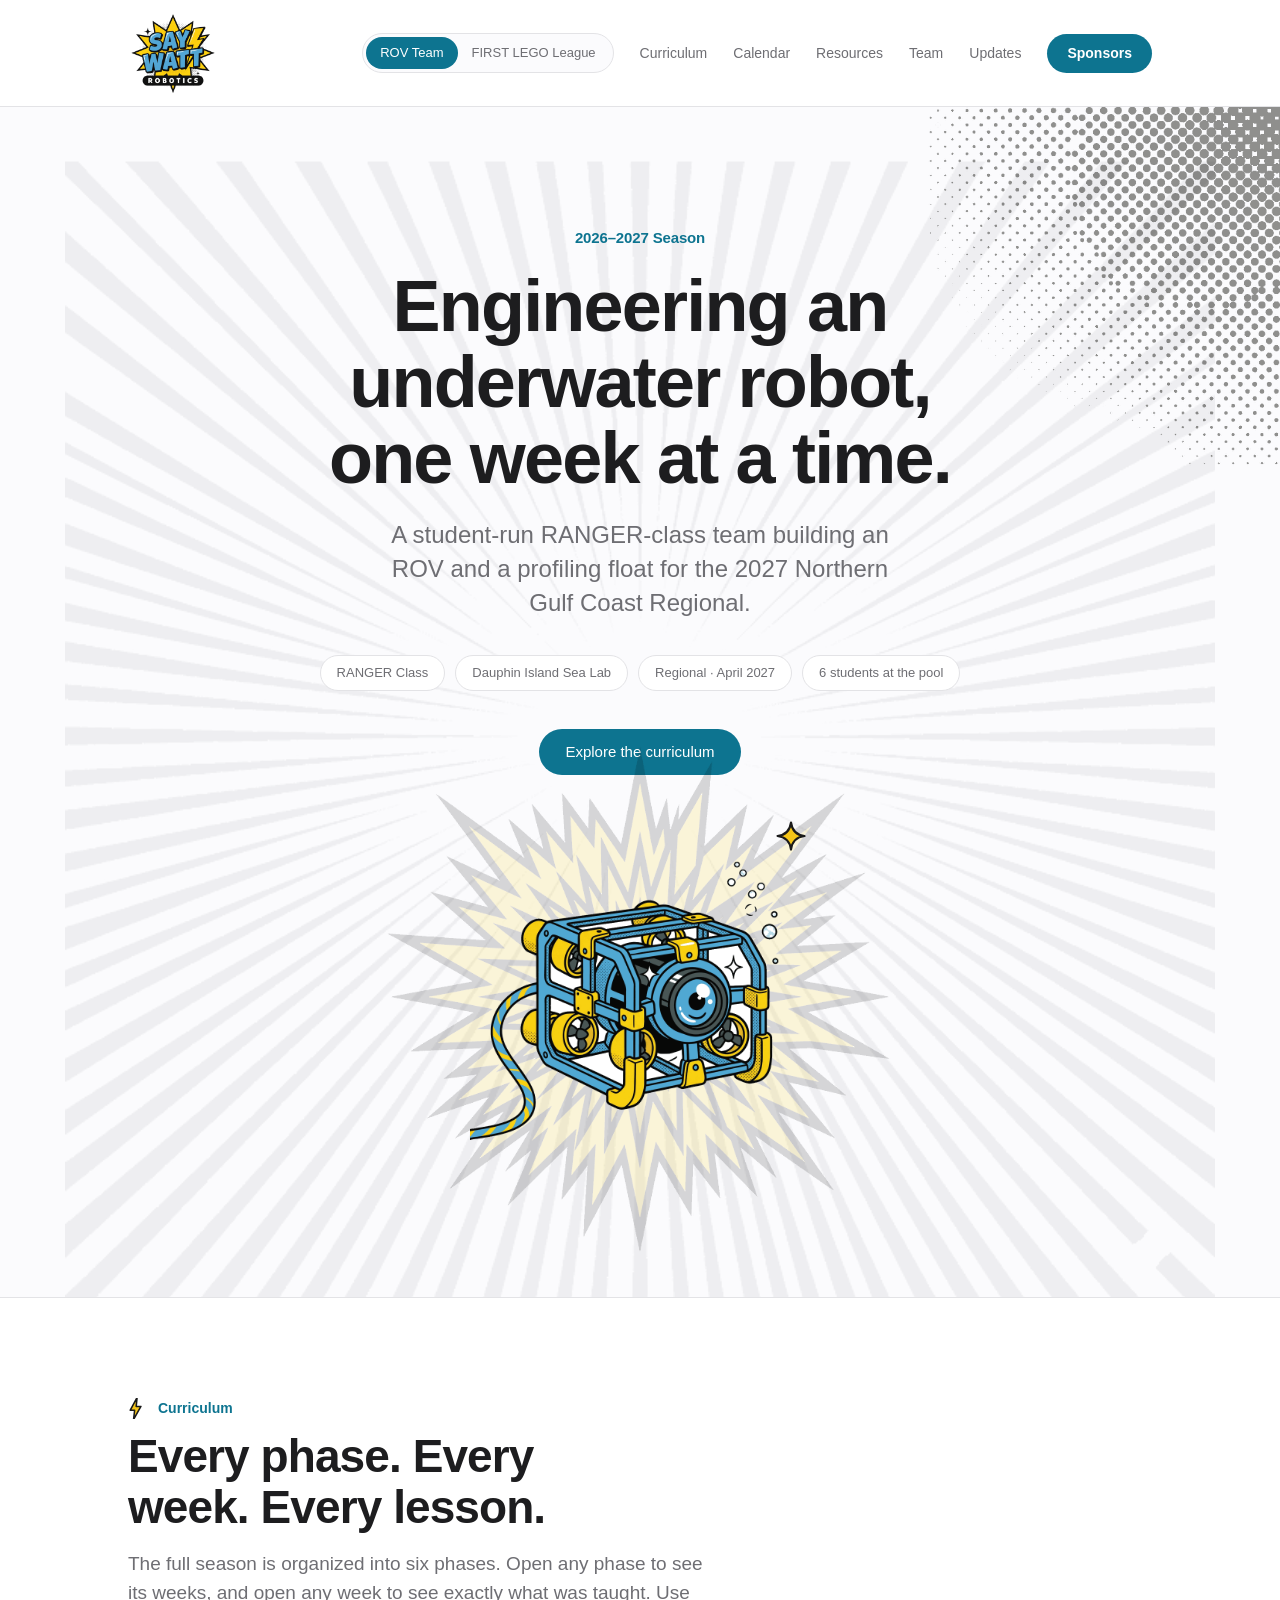
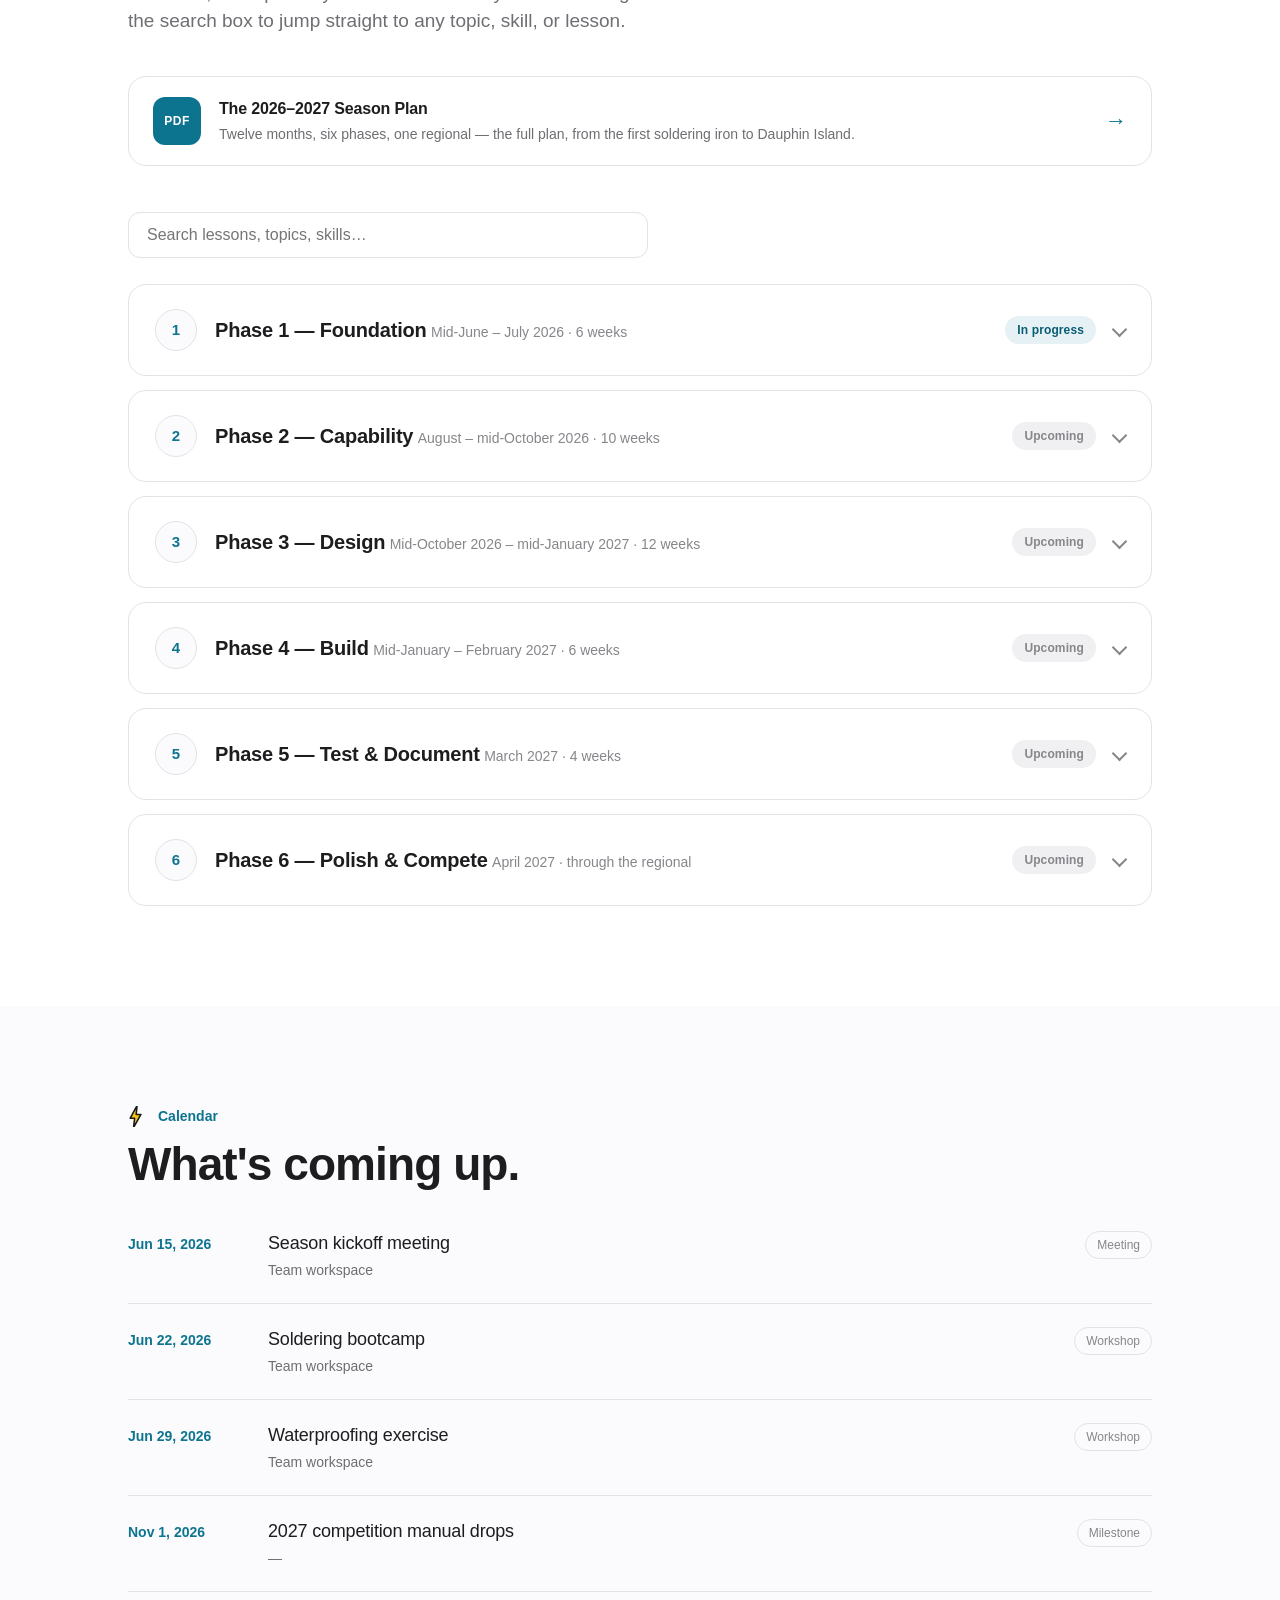
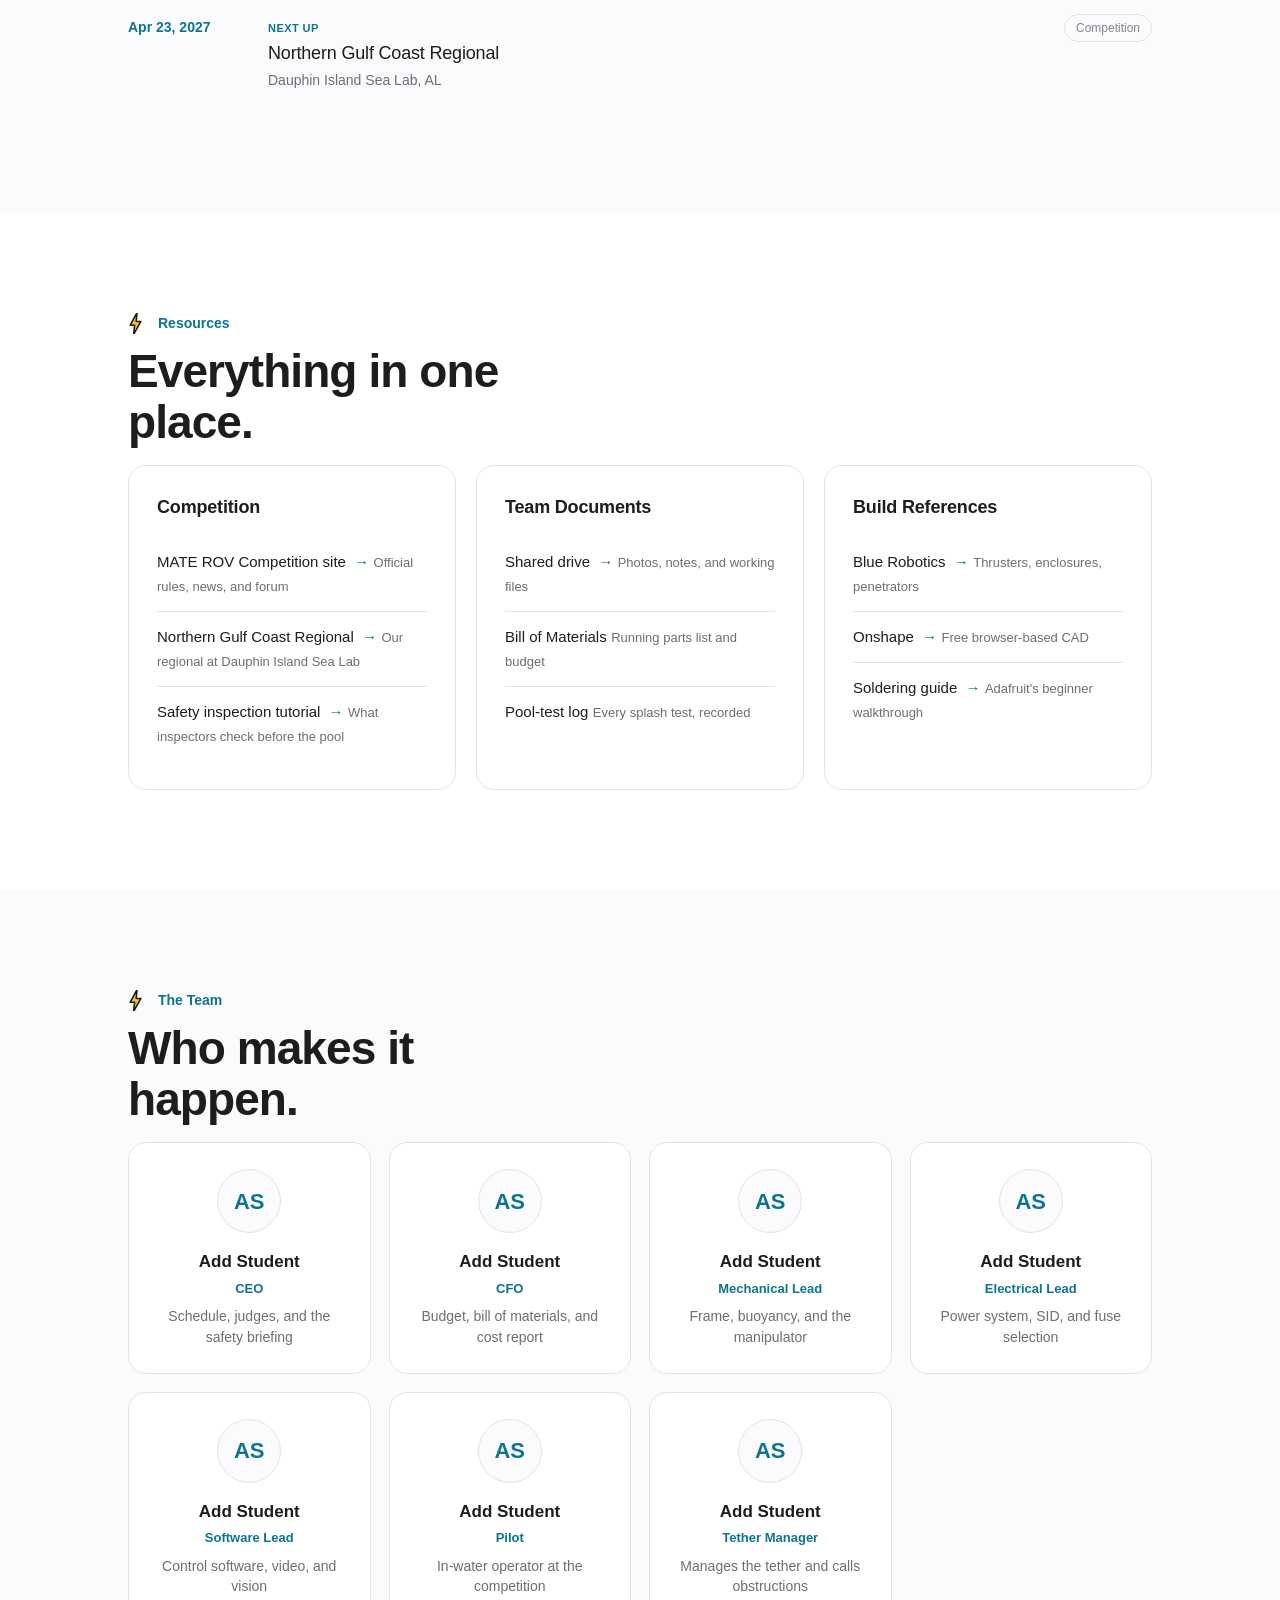
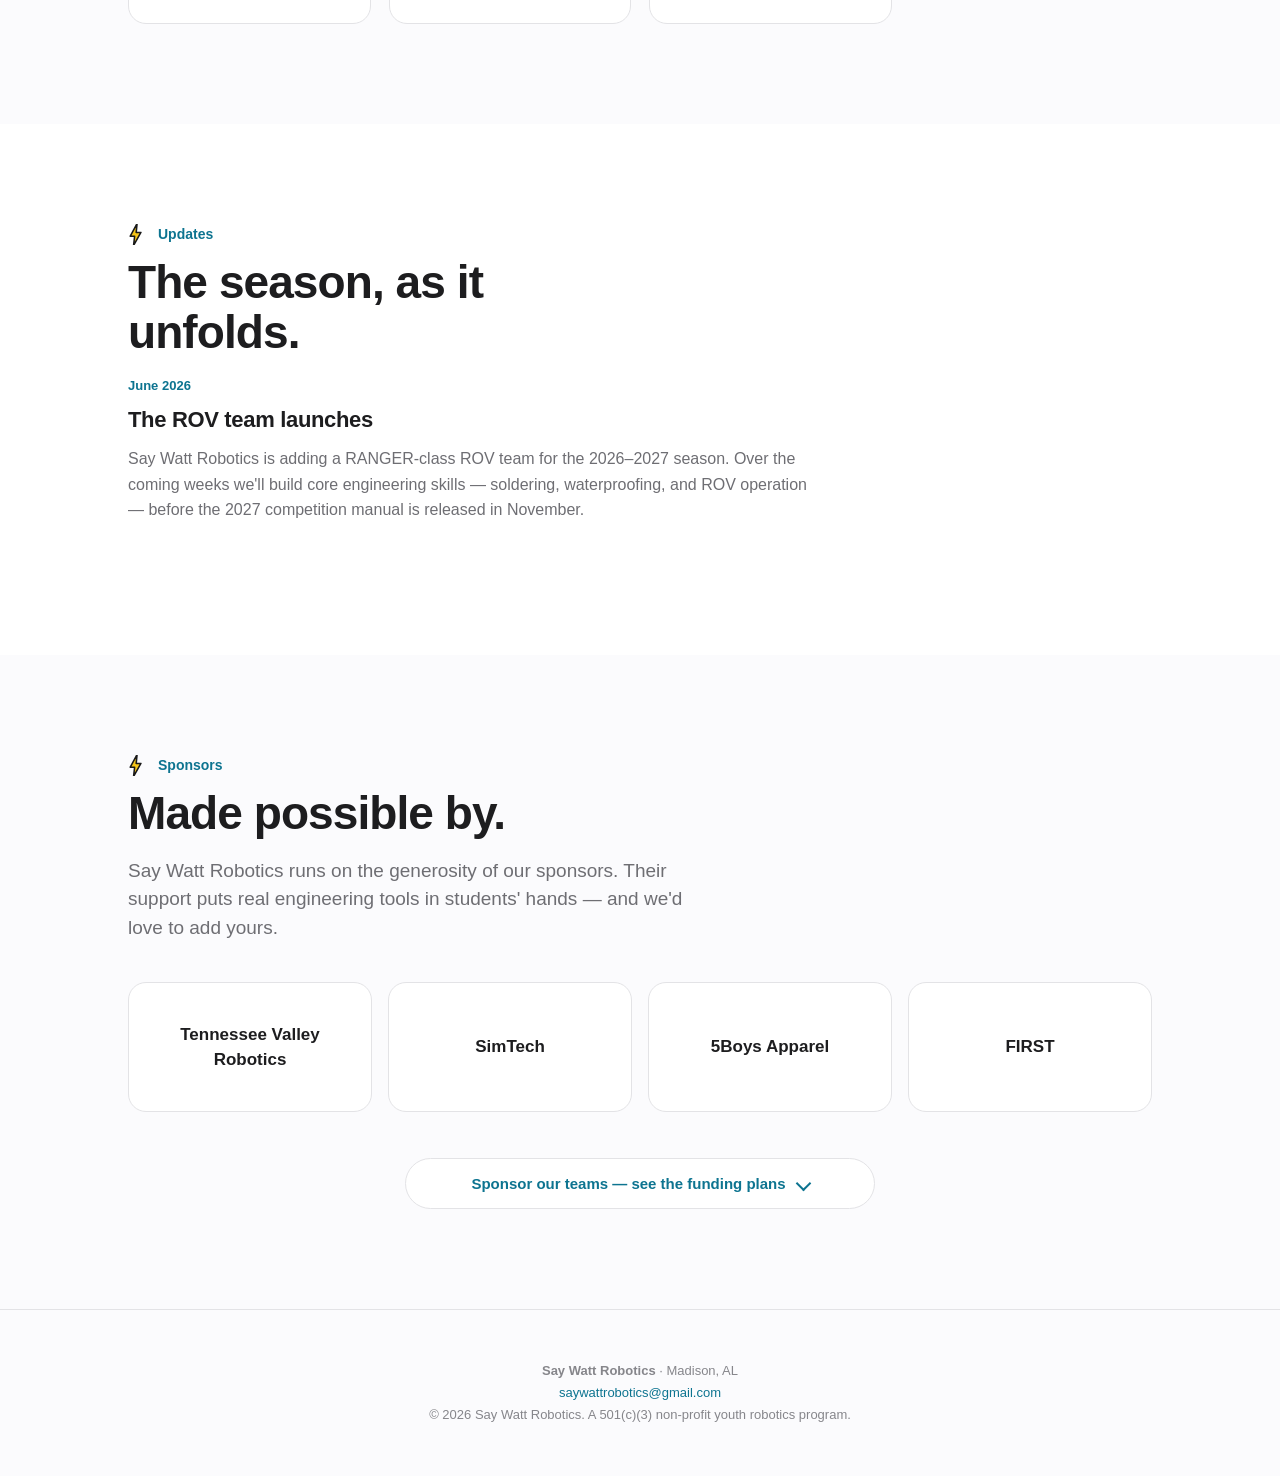
==== index.html @ c24de04b "Initial commit" ====
<!DOCTYPE html>
<html lang="en">
<head>
  <meta charset="UTF-8" />
  <meta name="viewport" content="width=device-width, initial-scale=1.0" />
  <title>Say Watt Robotics</title>
  <meta name="description" content="Say Watt Robotics — Madison, AL. ROV competition team: curriculum, schedule, resources, and season progress." />
  <link rel="icon" type="image/png" href="assets/logo-emblem.png" />
  <link rel="stylesheet" href="style.css" />
</head>
<body data-team="rov">

  <!-- ===== Navigation ===== -->
  <header class="nav" id="nav">
    <div class="nav-inner">
      <a class="nav-logo" href="index.html" data-logo>Say Watt Robotics</a>
      <button class="nav-toggle" id="navToggle" aria-label="Menu">
        <span></span><span></span>
      </button>
      <nav class="nav-links" id="navLinks">
        <div class="team-tabs">
          <a href="index.html" data-team-tab="rov">ROV Team</a>
          <a href="fll.html" data-team-tab="fll">FIRST LEGO League</a>
        </div>
        <a href="#curriculum">Curriculum</a>
        <a href="#calendar">Calendar</a>
        <a href="#resources">Resources</a>
        <a href="#team">Team</a>
        <a href="#updates">Updates</a>
        <a href="#sponsors" class="nav-donate" data-donate>Sponsors</a>
      </nav>
    </div>
  </header>

  <main id="top">

    <!-- ===== Hero ===== -->
    <section class="hero" id="hero"></section>

    <!-- ===== Curriculum (phase / week / lesson explorer) ===== -->
    <section class="section" id="curriculum">
      <div class="wrap">
        <p class="eyebrow">Curriculum</p>
        <h2 class="section-title" id="curriculumTitle">Every phase. Every week. Every lesson.</h2>
        <p class="section-lede" id="curriculumLede"></p>
        <div id="roadmap"></div>
        <div class="search">
          <input type="search" id="curriculumSearch" placeholder="Search lessons, topics, skills…" autocomplete="off" />
          <button class="search-clear" id="searchClear" aria-label="Clear search" hidden>Clear</button>
        </div>
        <div id="phaseList" class="phase-list"></div>
        <p class="no-results" id="noResults" hidden>No lessons match that search.</p>
      </div>
    </section>

    <!-- ===== Calendar ===== -->
    <section class="section section-alt" id="calendar">
      <div class="wrap">
        <p class="eyebrow">Calendar</p>
        <h2 class="section-title">What's coming up.</h2>
        <div id="calendarList" class="calendar-list"></div>
      </div>
    </section>

    <!-- ===== Resources ===== -->
    <section class="section" id="resources">
      <div class="wrap">
        <p class="eyebrow">Resources</p>
        <h2 class="section-title">Everything in one place.</h2>
        <div id="resourceList" class="resource-grid"></div>
      </div>
    </section>

    <!-- ===== Team ===== -->
    <section class="section section-alt" id="team">
      <div class="wrap">
        <p class="eyebrow">The Team</p>
        <h2 class="section-title">Who makes it happen.</h2>
        <div id="rosterList" class="roster-grid"></div>
      </div>
    </section>

    <!-- ===== Updates ===== -->
    <section class="section" id="updates">
      <div class="wrap">
        <p class="eyebrow">Updates</p>
        <h2 class="section-title">The season, as it unfolds.</h2>
        <div id="updateList" class="update-list"></div>
      </div>
    </section>

    <!-- ===== Sponsors ===== -->
    <section class="section section-alt" id="sponsors">
      <div class="wrap">
        <p class="eyebrow">Sponsors</p>
        <h2 class="section-title">Made possible by.</h2>
        <p class="section-lede" id="sponsorLede"></p>
        <div id="sponsorList" class="sponsor-grid"></div>
        <div id="fundingBlock"></div>
      </div>
    </section>

  </main>

  <!-- ===== Footer ===== -->
  <footer class="footer">
    <div class="wrap" id="footerInner"></div>
  </footer>

  <script src="content.js"></script>
  <script src="app.js"></script>
</body>
</html>
---- style.css ----
/* ============================================================
   ROV Team — Stylesheet
   You should not need to edit this file to update content.
   All content lives in content.js.
   ============================================================ */

:root {
  --bg:        #ffffff;
  --bg-alt:    #fbfbfd;
  --ink:       #1d1d1f;
  --ink-soft:  #6e6e73;
  --ink-faint: #86868b;
  --line:      #e3e3e6;
  --accent:    #0d7490;   /* deep ocean teal */
  --accent-dk: #095d75;
  --radius:    18px;
  --maxw:      1080px;
  --ease:      cubic-bezier(.22,.61,.36,1);
}

* { box-sizing: border-box; margin: 0; padding: 0; }

html { scroll-behavior: smooth; scroll-padding-top: 124px; }

body {
  font-family: -apple-system, BlinkMacSystemFont, "Segoe UI", Roboto,
               Helvetica, Arial, sans-serif;
  color: var(--ink);
  background: var(--bg);
  line-height: 1.5;
  -webkit-font-smoothing: antialiased;
  text-rendering: optimizeLegibility;
}

a { color: inherit; text-decoration: none; }

.wrap { max-width: var(--maxw); margin: 0 auto; padding: 0 28px; }

/* ===== Navigation ===== */
.nav {
  position: sticky; top: 0; z-index: 100;
  background: rgba(255,255,255,.82);
  backdrop-filter: saturate(180%) blur(20px);
  -webkit-backdrop-filter: saturate(180%) blur(20px);
  border-bottom: 1px solid var(--line);
}
.nav-inner {
  max-width: var(--maxw); margin: 0 auto;
  padding: 0 28px; height: 106px;
  display: flex; align-items: center; justify-content: space-between;
}
.nav-logo {
  display: flex; align-items: center;
  font-weight: 600; font-size: 17px; letter-spacing: -.01em;
  color: var(--ink);
}
.logo-img {
  display: block; height: 34px; width: auto; max-width: 280px;
}
.nav-links { display: flex; align-items: center; gap: 26px; }
.nav-links > a {
  font-size: 14px; color: var(--ink-soft);
  transition: color .2s var(--ease);
}
.nav-links > a:hover { color: var(--ink); }

/* team switcher — segmented pill */
.team-tabs {
  display: flex;
  background: var(--bg-alt);
  border: 1px solid var(--line);
  border-radius: 980px;
  padding: 3px;
}
.team-tabs a {
  font-size: 13px; font-weight: 500;
  color: var(--ink-soft);
  padding: 6px 14px; border-radius: 980px;
  white-space: nowrap;
  transition: background .2s var(--ease), color .2s var(--ease);
}
.team-tabs a:hover { color: var(--ink); }
.team-tabs a.active { background: var(--accent); color: #fff; }

/* nav "Sponsors" call-to-action button */
.nav-links > a.nav-donate {
  background: var(--accent); color: #fff;
  padding: 9px 20px; border-radius: 980px; font-weight: 600;
  transition: background .2s var(--ease), transform .15s var(--ease);
}
.nav-links > a.nav-donate:hover {
  background: var(--accent-dk); color: #fff; transform: translateY(-1px);
}
.nav-toggle {
  display: none; background: none; border: 0; cursor: pointer;
  width: 30px; height: 30px; padding: 6px;
}
.nav-toggle span {
  display: block; height: 1.5px; background: var(--ink);
  margin: 5px 0; transition: .3s var(--ease);
}

/* ===== Hero ===== */
.hero {
  text-align: center;
  padding: 120px 28px 130px;
  background: var(--bg-alt);
  border-bottom: 1px solid var(--line);
}
.hero-eyebrow {
  font-size: 15px; color: var(--accent);
  font-weight: 600; letter-spacing: -.01em;
  margin-bottom: 18px;
}
.hero h1 {
  font-size: clamp(40px, 6.5vw, 72px);
  line-height: 1.06; letter-spacing: -.025em;
  font-weight: 600; max-width: 16ch; margin: 0 auto 22px;
}
.hero-sub {
  font-size: clamp(18px, 2.4vw, 24px);
  color: var(--ink-soft); max-width: 40ch;
  margin: 0 auto 36px; line-height: 1.4;
}
.hero-meta {
  display: flex; flex-wrap: wrap; gap: 10px;
  justify-content: center; margin-bottom: 38px;
}
.hero-meta span {
  font-size: 13px; color: var(--ink-soft);
  background: #fff; border: 1px solid var(--line);
  border-radius: 980px; padding: 7px 16px;
}
.hero-cta {
  display: inline-block;
  background: var(--accent); color: #fff;
  font-size: 15px; font-weight: 500;
  padding: 12px 26px; border-radius: 980px;
  transition: background .2s var(--ease), transform .2s var(--ease);
}
.hero-cta:hover { background: var(--accent-dk); transform: translateY(-1px); }

/* ===== Sections ===== */
.section { padding: 100px 0; }
.section-alt { background: var(--bg-alt); }
.eyebrow {
  font-size: 14px; font-weight: 600;
  color: var(--accent); margin-bottom: 12px;
}
.section-title {
  font-size: clamp(30px, 4.4vw, 46px);
  line-height: 1.1; letter-spacing: -.02em;
  font-weight: 600; max-width: 18ch; margin-bottom: 18px;
}
.section-lede {
  font-size: 19px; color: var(--ink-soft);
  max-width: 56ch; margin-bottom: 40px; line-height: 1.5;
}

/* ===== Curriculum search ===== */
.search {
  display: flex; align-items: center; gap: 12px;
  margin-bottom: 26px; max-width: 520px;
}
.search input {
  flex: 1; font-size: 16px; font-family: inherit;
  color: var(--ink);
  padding: 13px 18px;
  border: 1px solid var(--line); border-radius: 12px;
  background: #fff; outline: none;
  transition: border-color .2s var(--ease), box-shadow .2s var(--ease);
}
.search input:focus {
  border-color: var(--accent);
  box-shadow: 0 0 0 4px rgba(13,116,144,.1);
}
.search-clear {
  font-size: 14px; color: var(--ink-soft);
  background: none; border: 0; cursor: pointer; padding: 6px;
}
.search-clear:hover { color: var(--ink); }
.no-results { color: var(--ink-soft); font-size: 17px; padding: 20px 4px; }

/* ===== Phase / Week / Lesson explorer ===== */
.phase-list { display: flex; flex-direction: column; gap: 14px; }

.phase {
  background: #fff;
  border: 1px solid var(--line);
  border-radius: var(--radius);
  overflow: hidden;
  transition: box-shadow .25s var(--ease);
}
.phase.open { box-shadow: 0 8px 36px rgba(0,0,0,.07); }

.phase-head {
  display: flex; align-items: center; gap: 18px;
  padding: 24px 26px; cursor: pointer;
  user-select: none;
}
.phase-num {
  flex: none;
  width: 42px; height: 42px; border-radius: 50%;
  display: flex; align-items: center; justify-content: center;
  font-size: 15px; font-weight: 600;
  background: var(--bg-alt); color: var(--accent);
  border: 1px solid var(--line);
}
.phase-titlewrap { flex: 1; min-width: 0; }
.phase-title {
  font-size: 20px; font-weight: 600; letter-spacing: -.01em;
}
.phase-dates { font-size: 14px; color: var(--ink-faint); margin-top: 2px; }
.phase-status {
  flex: none; font-size: 12px; font-weight: 600;
  padding: 5px 12px; border-radius: 980px;
  letter-spacing: .01em;
}
.status-complete  { background: #e8f3ee; color: #1f7a4d; }
.status-active    { background: #e6f1f5; color: var(--accent-dk); }
.status-upcoming  { background: #f0f0f2; color: var(--ink-faint); }

.chevron {
  flex: none; width: 11px; height: 11px;
  border-right: 2px solid var(--ink-faint);
  border-bottom: 2px solid var(--ink-faint);
  transform: rotate(45deg);
  transition: transform .3s var(--ease);
}
.phase.open > .phase-head .chevron { transform: rotate(225deg); }

/* sliding container — 0fr→1fr grid trick = smooth, content-height agnostic */
.collapse {
  display: grid; grid-template-rows: 0fr;
  transition: grid-template-rows .34s var(--ease);
}
.collapse > .collapse-inner { overflow: hidden; }
.phase.open > .collapse,
.week.open  > .collapse { grid-template-rows: 1fr; }

.phase-body { padding: 0 26px 22px; }
.phase-summary {
  font-size: 15px; color: var(--ink-soft);
  padding: 4px 0 18px; line-height: 1.55;
  border-top: 1px solid var(--line); margin-top: 2px; padding-top: 18px;
}

/* Weeks */
.week-list { display: flex; flex-direction: column; gap: 8px; }
.week {
  border: 1px solid var(--line);
  border-radius: 12px; overflow: hidden;
  background: var(--bg-alt);
}
.week.open { background: #fff; }
.week-head {
  display: flex; align-items: center; gap: 14px;
  padding: 15px 18px; cursor: pointer; user-select: none;
}
.week-label {
  flex: none; font-size: 13px; font-weight: 600;
  color: var(--accent); min-width: 64px;
}
.week-theme { flex: 1; font-size: 15px; font-weight: 500; }
.week-dates { flex: none; font-size: 13px; color: var(--ink-faint); }
.week .chevron { width: 9px; height: 9px; }
.week.open > .week-head .chevron { transform: rotate(225deg); }

.week-body { padding: 4px 18px 18px 18px; }
.lesson-list { list-style: none; }
.lesson-list li {
  position: relative;
  font-size: 15px; color: var(--ink);
  padding: 9px 0 9px 24px; line-height: 1.5;
  border-top: 1px solid var(--line);
}
.lesson-list li:first-child { border-top: 0; }
.lesson-list li::before {
  content: ""; position: absolute; left: 4px; top: 17px;
  width: 6px; height: 6px; border-radius: 50%;
  background: var(--accent);
}
.week-resources {
  margin-top: 12px; padding-top: 12px;
  border-top: 1px solid var(--line);
  display: flex; flex-wrap: wrap; gap: 8px;
}
.week-resources a {
  font-size: 13px; color: var(--accent);
  border: 1px solid var(--line); border-radius: 980px;
  padding: 5px 13px; transition: background .2s var(--ease);
}
.week-resources a:hover { background: var(--bg-alt); }

mark {
  background: #fff2b8; color: inherit;
  border-radius: 3px; padding: 0 2px;
}

/* ===== Calendar ===== */
.calendar-list { display: flex; flex-direction: column; gap: 0; }
.cal-item {
  display: flex; gap: 24px; align-items: baseline;
  padding: 22px 0; border-top: 1px solid var(--line);
}
.cal-item:first-child { border-top: 0; }
.cal-item.next { }
.cal-date {
  flex: none; width: 116px;
  font-size: 14px; font-weight: 600; color: var(--accent);
}
.cal-main { flex: 1; }
.cal-title { font-size: 18px; font-weight: 500; letter-spacing: -.01em; }
.cal-meta { font-size: 14px; color: var(--ink-soft); margin-top: 3px; }
.cal-tag {
  flex: none; font-size: 12px; color: var(--ink-faint);
  border: 1px solid var(--line); border-radius: 980px;
  padding: 4px 11px;
}
.cal-next-flag {
  display: inline-block; font-size: 11px; font-weight: 700;
  letter-spacing: .04em; color: var(--accent);
  margin-bottom: 4px;
}

/* ===== Resources ===== */
.resource-grid {
  display: grid; gap: 20px;
  grid-template-columns: repeat(auto-fit, minmax(300px, 1fr));
}
.resource-card {
  background: #fff; border: 1px solid var(--line);
  border-radius: var(--radius); padding: 28px;
}
.resource-card h3 {
  font-size: 18px; font-weight: 600; margin-bottom: 16px;
  letter-spacing: -.01em;
}
.resource-card ul { list-style: none; }
.resource-card li { border-top: 1px solid var(--line); }
.resource-card li:first-child { border-top: 0; }
.resource-card a, .resource-card .res-static {
  display: block; padding: 13px 0;
}
.resource-card a { transition: opacity .15s var(--ease); }
.resource-card a:hover { opacity: .6; }
.res-title { font-size: 15px; font-weight: 500; }
.res-title .arrow { color: var(--accent); margin-left: 4px; }
.res-desc { font-size: 13px; color: var(--ink-soft); margin-top: 2px; }

/* ===== Roster ===== */
.roster-grid {
  display: grid; gap: 18px;
  grid-template-columns: repeat(auto-fit, minmax(220px, 1fr));
}
.roster-card {
  background: #fff; border: 1px solid var(--line);
  border-radius: var(--radius); padding: 26px;
  text-align: center;
}
.roster-avatar {
  width: 64px; height: 64px; border-radius: 50%;
  margin: 0 auto 16px;
  display: flex; align-items: center; justify-content: center;
  font-size: 22px; font-weight: 600;
  background: var(--bg-alt); color: var(--accent);
  border: 1px solid var(--line);
}
.roster-name { font-size: 17px; font-weight: 600; }
.roster-role {
  font-size: 13px; font-weight: 600; color: var(--accent);
  margin-top: 4px;
}
.roster-detail {
  font-size: 14px; color: var(--ink-soft); margin-top: 8px;
  line-height: 1.45;
}

/* ===== Updates ===== */
.update-list {
  display: flex; flex-direction: column; gap: 0;
  max-width: 680px;
}
.update {
  padding: 32px 0; border-top: 1px solid var(--line);
}
.update:first-child { border-top: 0; padding-top: 0; }
.update-date {
  font-size: 13px; font-weight: 600; color: var(--accent);
  margin-bottom: 8px;
}
.update h3 {
  font-size: 22px; font-weight: 600; letter-spacing: -.015em;
  margin-bottom: 10px;
}
.update p { font-size: 16px; color: var(--ink-soft); line-height: 1.6; }

/* ===== Sponsors ===== */
.sponsor-grid {
  display: grid; gap: 16px;
  grid-template-columns: repeat(auto-fit, minmax(200px, 1fr));
}
.sponsor-card {
  background: #fff; border: 1px solid var(--line);
  border-radius: var(--radius); padding: 28px 24px;
  text-align: center; min-height: 130px;
  display: flex; align-items: center; justify-content: center;
  transition: transform .2s var(--ease), box-shadow .2s var(--ease);
}
a.sponsor-card:hover {
  transform: translateY(-2px);
  box-shadow: 0 10px 30px rgba(0,0,0,.07);
}
.sponsor-logo {
  display: block; margin: 0 auto;
  max-width: 100%; max-height: 64px; width: auto;
  object-fit: contain;
}
.sponsor-name { font-size: 17px; font-weight: 600; }

/* ===== Footer ===== */
.footer {
  background: var(--bg-alt);
  border-top: 1px solid var(--line);
  padding: 50px 0; text-align: center;
}
.footer p { font-size: 13px; color: var(--ink-faint); line-height: 1.7; }
.footer a { color: var(--accent); }

/* ===== Reveal on scroll ===== */
.reveal {
  opacity: 0; transform: translateY(22px);
  transition: opacity .7s var(--ease), transform .7s var(--ease);
}
.reveal.in { opacity: 1; transform: none; }

/* ===== Responsive ===== */
@media (max-width: 720px) {
  .nav-toggle { display: block; }
  .nav-links {
    position: absolute; top: 106px; left: 0; right: 0;
    flex-direction: column; gap: 0;
    background: rgba(255,255,255,.97);
    backdrop-filter: blur(20px);
    border-bottom: 1px solid var(--line);
    max-height: 0; overflow: hidden;
    transition: max-height .35s var(--ease);
  }
  .nav-links.open { max-height: 420px; }
  .nav-links > a {
    padding: 16px 28px; border-top: 1px solid var(--line);
    font-size: 16px;
  }
  .team-tabs {
    margin: 14px 28px 4px; align-self: stretch;
  }
  .team-tabs a { flex: 1; text-align: center; padding: 9px 10px; }
  .nav-links > a.nav-donate {
    margin: 14px 28px 4px; padding: 13px; text-align: center; border-top: 0;
  }
  .section { padding: 70px 0; }
  .hero { padding: 84px 24px 90px; }
  .phase-head { padding: 20px 18px; gap: 14px; }
  .phase-body { padding: 0 18px 18px; }
  .phase-status { display: none; }
  .cal-item { flex-wrap: wrap; gap: 6px 16px; }
  .cal-date { width: auto; }
  .cal-tag { order: 3; }
}

/* ============================================================
   COMIC ACCENTS — a subtle pop-art layer over the clean base.
   Every graphic lives in the assets/ folder. If a file is not
   there yet, that accent simply doesn't appear — the layout
   never breaks and the site still looks clean.
   ============================================================ */

/* --- nav logo: the Say Watt Robotics comic emblem --- */
.logo-emblem {
  display: block; height: 90px; width: auto;
}

/* --- each section eyebrow gets a tiny bolt --- */
body.art-ready .eyebrow {
  padding-left: 30px;
  background: url(assets/lightning-bolt.svg) left center / auto 24px no-repeat;
}

/* --- hero: faint action lines + halftone corner --- */
.hero { position: relative; overflow: hidden; }
.hero .wrap { position: relative; z-index: 2; }
.hero::before {
  content: ""; position: absolute; z-index: 0; pointer-events: none;
  top: 50%; left: 50%; width: 1150px; height: 1150px;
  transform: translate(-50%, -47%);
  background: url(assets/speed-lines.png) center/contain no-repeat;
  opacity: .05;
}
.hero::after {
  content: ""; position: absolute; z-index: 0; pointer-events: none;
  top: 0; right: 0; width: 360px; height: 360px;
  background: url(assets/halftone-corner.png) top right/contain no-repeat;
  transform: rotate(180deg); opacity: .5;
}

/* --- hero illustration (ROV / brick robot) --- */
.hero-art { display: none; }
.hero-art.on {
  display: block; position: relative;
  margin: 52px auto 0; width: min(340px, 74vw);
}
.hero-art.on::before {            /* comic starburst behind it */
  content: ""; position: absolute; z-index: 0; pointer-events: none;
  top: 50%; left: 50%; width: 158%; height: 158%;
  transform: translate(-50%, -50%);
  background: url(assets/starburst.png) center/contain no-repeat;
  opacity: .15;
}
.hero-art.on::after {             /* sparkle accent */
  content: ""; position: absolute; z-index: 2; pointer-events: none;
  top: -6px; right: 4px; width: 30px; height: 30px;
  background: url(assets/sparkle.svg) center/contain no-repeat;
}
.hero-art img { position: relative; z-index: 1; display: block; width: 100%; }

/* (the empty speech bubble was removed — an empty bubble read as
   unfinished. speech-bubble.png stays in assets/ if needed later.) */

/* (footer halftone band removed — it sat behind the contact text
   and hurt readability. footer is kept clean.) */

@media (max-width: 720px) {
  .logo-emblem { height: 70px; }
}

/* ============================================================
   SPONSOR FUNDING — meter + collapsible wish list
   ============================================================ */
.fund { margin-top: 46px; }

.fund-toggle {
  display: flex; align-items: center; justify-content: center; gap: 12px;
  margin: 0 auto; width: 100%; max-width: 470px;
  background: #fff; border: 1px solid var(--line); border-radius: 980px;
  padding: 16px 28px; cursor: pointer; font-family: inherit;
  font-size: 15px; font-weight: 600; color: var(--accent);
  transition: border-color .2s var(--ease), box-shadow .2s var(--ease);
}
.fund-toggle:hover {
  border-color: var(--accent); box-shadow: 0 4px 18px rgba(0,0,0,.06);
}
.fund-toggle .chevron { border-color: var(--accent); }
.fund.open > .collapse { grid-template-rows: 1fr; }
.fund.open .fund-toggle .chevron { transform: rotate(225deg); }

.fund-panel { padding-top: 34px; }

/* the two-team framing line */
.fund-lede {
  font-size: 17px; line-height: 1.6; color: var(--ink-soft);
  max-width: 64ch; margin: 0 auto 38px; text-align: center;
}

/* ROV (left) and FIRST LEGO League (right), side by side */
.fund-cols {
  display: grid; grid-template-columns: 1fr 1fr; gap: 46px;
  max-width: 1040px; margin: 0 auto;
}
.fund-col { min-width: 0; }
.fund-col-head {
  font-size: 19px; font-weight: 700; letter-spacing: -.01em;
  color: var(--ink); text-align: center;
  padding-bottom: 12px; margin-bottom: 22px;
  border-bottom: 2px solid var(--accent);
}
@media (max-width: 760px) {
  .fund-cols { grid-template-columns: 1fr; gap: 50px; }
}

.fund-intro {
  font-size: 17px; line-height: 1.6; color: var(--ink-soft);
  max-width: 60ch; margin: 0 auto 34px; text-align: center;
}

/* funding meter */
.meter { max-width: 560px; margin: 0 auto 44px; }
.meter-track {
  height: 20px; background: #fff;
  border: 1px solid var(--line); border-radius: 980px; overflow: hidden;
}
.meter-fill {
  height: 100%; background: var(--accent);
  border-radius: 980px; transition: width .6s var(--ease);
}
.meter-label {
  font-size: 15px; font-weight: 600; color: var(--ink);
  text-align: center; margin-top: 13px;
}
.meter-asof {
  font-size: 13px; color: var(--ink-faint);
  text-align: center; margin-top: 3px;
}

/* wish list */
.wish-list { max-width: 720px; margin: 0 auto; }
.wish-tier { margin-top: 32px; }
.wish-tier:first-child { margin-top: 0; }
.tier-label {
  font-size: 14px; font-weight: 700; color: var(--accent);
  margin-bottom: 13px; padding-bottom: 9px;
  border-bottom: 1px solid var(--line);
}
.wish-item {
  background: #fff; border: 1px solid var(--line);
  border-radius: 14px; padding: 18px 20px; margin-bottom: 10px;
}
.wish-head {
  display: flex; align-items: baseline; justify-content: space-between;
  gap: 16px;
}
.wish-name { font-size: 16px; font-weight: 600; letter-spacing: -.01em; }
.wish-cost {
  font-size: 16px; font-weight: 700; color: var(--accent); flex: none;
}
.wish-unit {
  display: inline-block; margin-top: 9px;
  font-size: 13px; font-weight: 600; color: var(--accent-dk);
  background: var(--bg-alt); border: 1px solid var(--line);
  border-radius: 980px; padding: 4px 12px;
}
.wish-why {
  font-size: 14px; color: var(--ink-soft); line-height: 1.55; margin-top: 11px;
}
.wish-funded {
  display: inline-block; margin-top: 11px;
  font-size: 12px; font-weight: 700; color: #1f7a4d;
}
.wish-item.is-funded { opacity: .6; }
.wish-item.is-funded .wish-name { text-decoration: line-through; }
.wish-aspire { background: var(--bg-alt); border-style: dashed; }

.fund-cta {
  max-width: 58ch; margin: 36px auto 0; text-align: center;
  font-size: 16px; line-height: 1.6; color: var(--ink);
}
.fund-cta a { color: var(--accent); font-weight: 600; white-space: nowrap; }

.fund-tax {
  max-width: 52ch; margin: 16px auto 0; text-align: center;
  font-size: 14px; font-weight: 600; color: var(--accent);
}

.fund-thanks {
  max-width: 56ch; margin: 42px auto 0; text-align: center;
  font-size: 15px; line-height: 1.65; color: var(--ink-soft);
}

/* ============================================================
   SEASON PLAN — an elegant link card at the top of Curriculum
   ============================================================ */
.plan-link {
  display: flex; align-items: center; gap: 18px;
  background: #fff; border: 1px solid var(--line);
  border-radius: var(--radius); padding: 20px 24px;
  margin-bottom: 46px;
  transition: border-color .2s var(--ease), box-shadow .2s var(--ease),
              transform .2s var(--ease);
}
.plan-link:hover {
  border-color: var(--accent);
  box-shadow: 0 10px 30px rgba(0,0,0,.07);
  transform: translateY(-2px);
}
.plan-badge {
  flex: none; width: 48px; height: 48px; border-radius: 12px;
  background: var(--accent); color: #fff;
  font-size: 12px; font-weight: 700; letter-spacing: .04em;
  display: flex; align-items: center; justify-content: center;
}
.plan-text { flex: 1; min-width: 0; }
.plan-title {
  display: block; font-size: 16px; font-weight: 600;
  color: var(--ink); letter-spacing: -.01em;
}
.plan-blurb {
  display: block; font-size: 14px; color: var(--ink-soft);
  line-height: 1.5; margin-top: 3px;
}
.plan-arrow {
  flex: none; font-size: 22px; color: var(--accent);
  transition: transform .2s var(--ease);
}
.plan-link:hover .plan-arrow { transform: translateX(3px); }

@media (max-width: 720px) {
  .plan-link { padding: 18px; gap: 14px; }
  .plan-badge { width: 42px; height: 42px; }
}
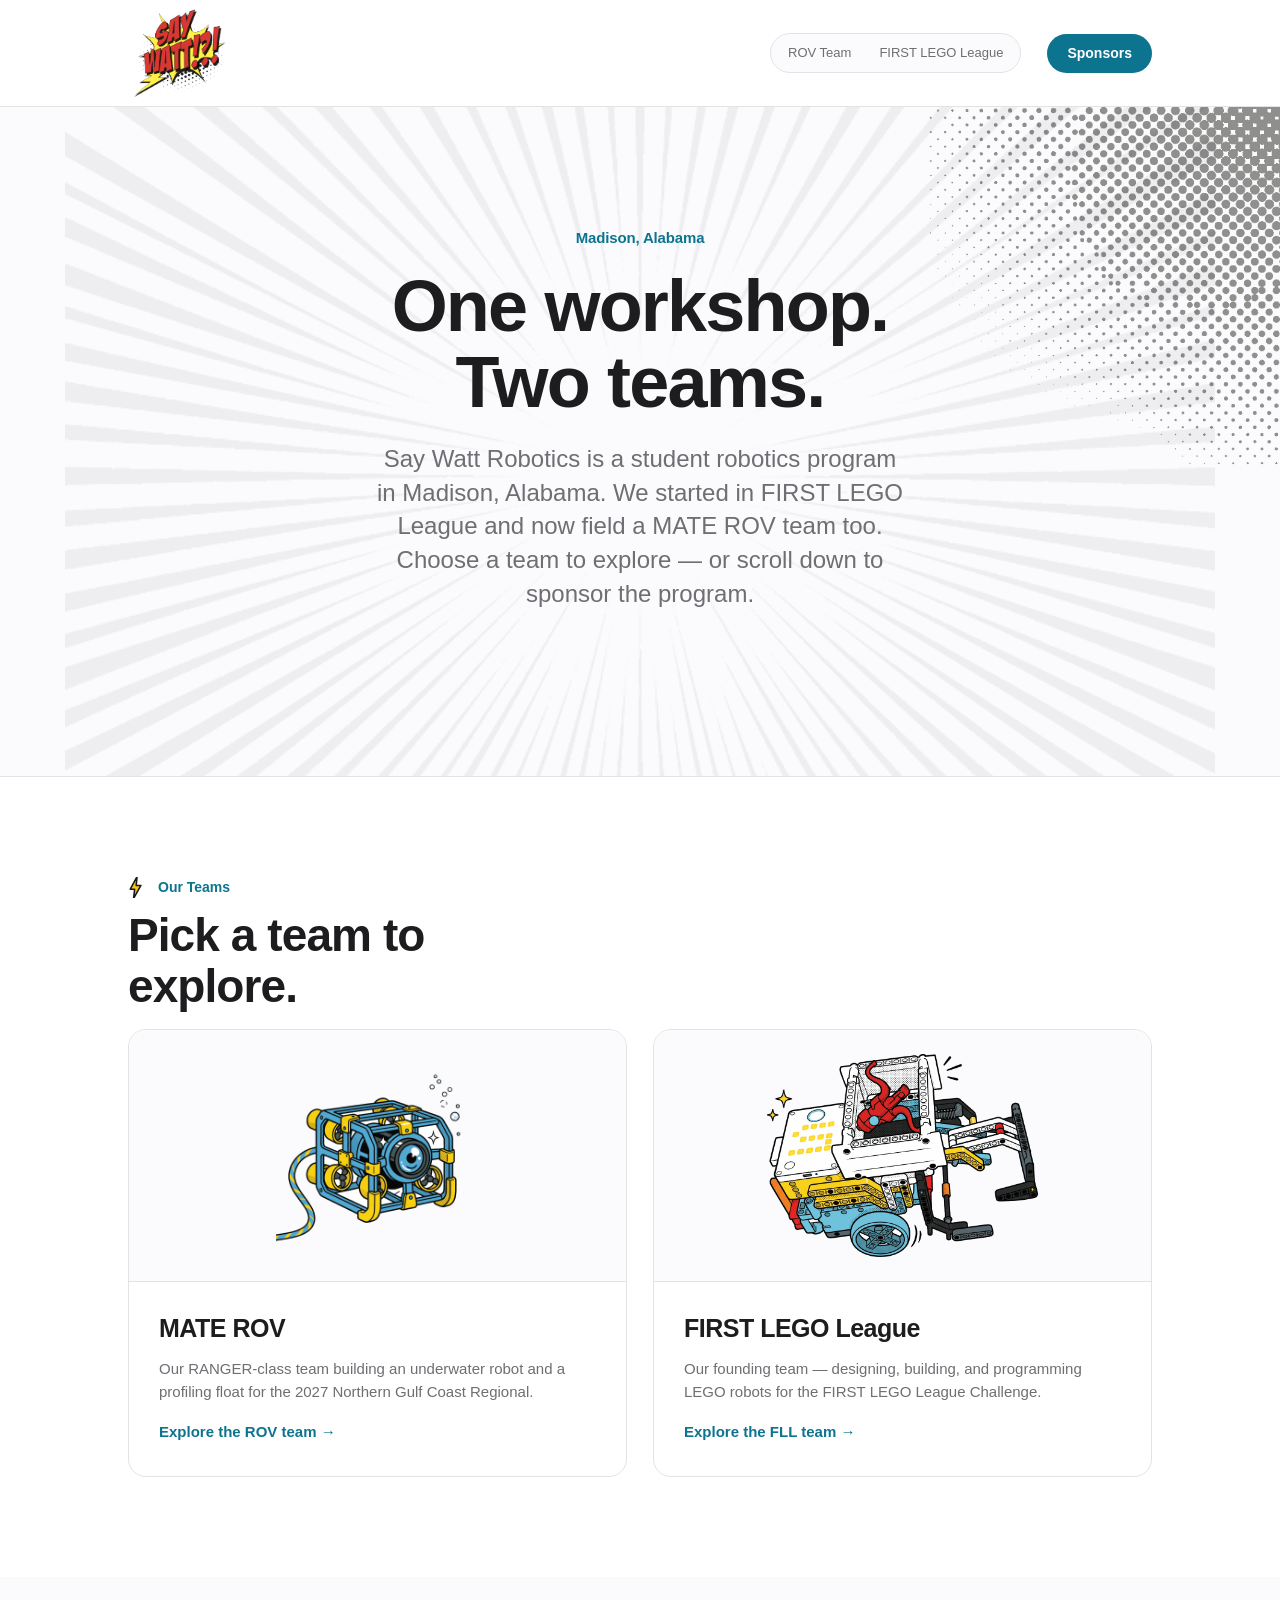
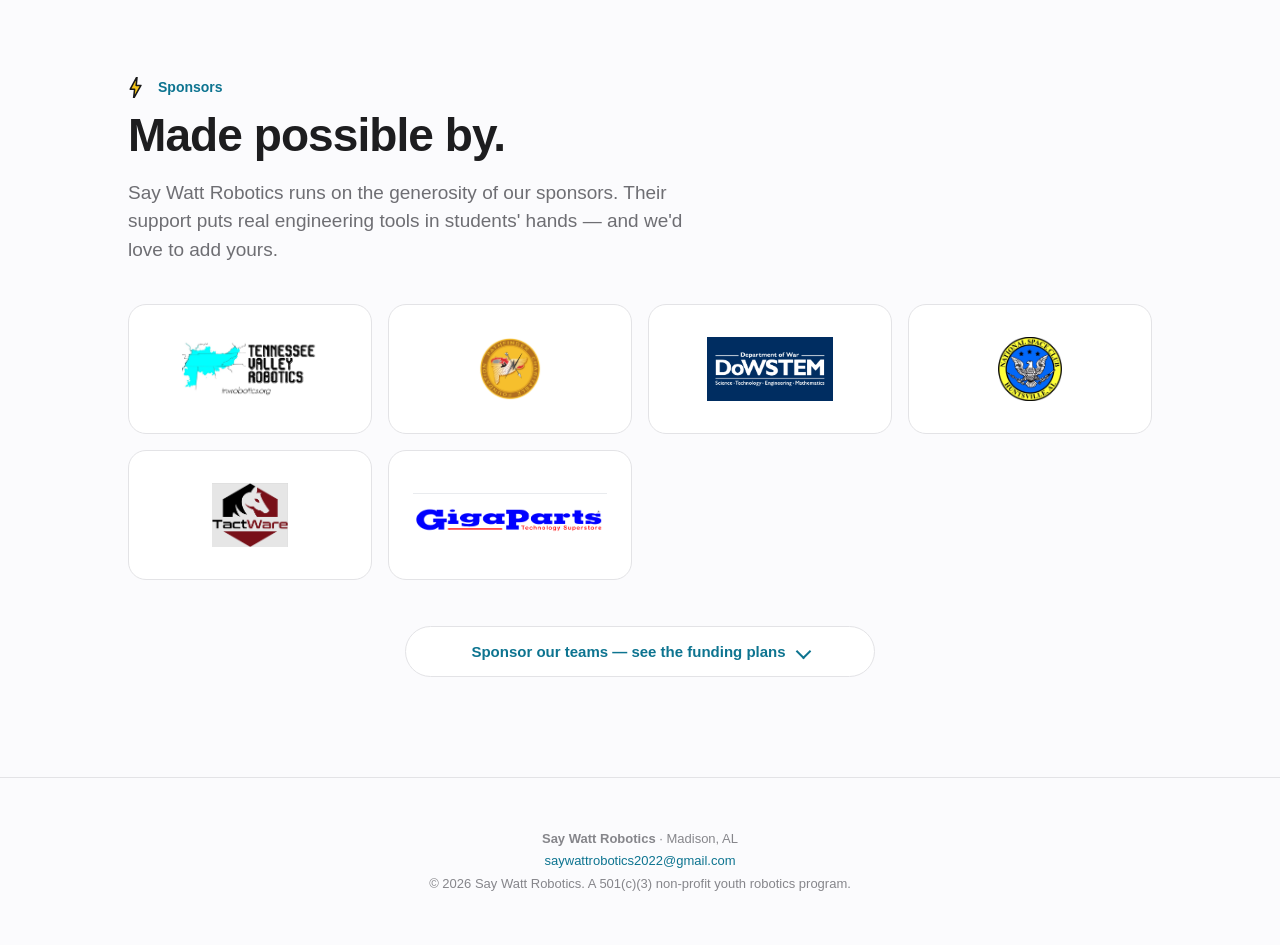
==== commit 935afa2c: "Add landing page and MATEROV.html Add landing page; split ROV to MATEROV.html, updated SETUP-GUIDE.m" ====
--- a/index.html
+++ b/index.html
@@ -4,11 +4,11 @@
   <meta charset="UTF-8" />
   <meta name="viewport" content="width=device-width, initial-scale=1.0" />
   <title>Say Watt Robotics</title>
-  <meta name="description" content="Say Watt Robotics — Madison, AL. ROV competition team: curriculum, schedule, resources, and season progress." />
+  <meta name="description" content="Say Watt Robotics — a student robotics program in Madison, AL. Home of our MATE ROV and FIRST LEGO League teams." />
   <link rel="icon" type="image/png" href="assets/logo-emblem.png" />
   <link rel="stylesheet" href="style.css" />
 </head>
-<body data-team="rov">
+<body data-team="home">
 
   <!-- ===== Navigation ===== -->
   <header class="nav" id="nav">
@@ -19,14 +19,9 @@
       </button>
       <nav class="nav-links" id="navLinks">
         <div class="team-tabs">
-          <a href="index.html" data-team-tab="rov">ROV Team</a>
+          <a href="MATEROV.html" data-team-tab="rov">ROV Team</a>
           <a href="fll.html" data-team-tab="fll">FIRST LEGO League</a>
         </div>
-        <a href="#curriculum">Curriculum</a>
-        <a href="#calendar">Calendar</a>
-        <a href="#resources">Resources</a>
-        <a href="#team">Team</a>
-        <a href="#updates">Updates</a>
         <a href="#sponsors" class="nav-donate" data-donate>Sponsors</a>
       </nav>
     </div>
@@ -37,55 +32,12 @@
     <!-- ===== Hero ===== -->
     <section class="hero" id="hero"></section>
 
-    <!-- ===== Curriculum (phase / week / lesson explorer) ===== -->
-    <section class="section" id="curriculum">
+    <!-- ===== Teams — the two entry points ===== -->
+    <section class="section" id="teams">
       <div class="wrap">
-        <p class="eyebrow">Curriculum</p>
-        <h2 class="section-title" id="curriculumTitle">Every phase. Every week. Every lesson.</h2>
-        <p class="section-lede" id="curriculumLede"></p>
-        <div id="roadmap"></div>
-        <div class="search">
-          <input type="search" id="curriculumSearch" placeholder="Search lessons, topics, skills…" autocomplete="off" />
-          <button class="search-clear" id="searchClear" aria-label="Clear search" hidden>Clear</button>
-        </div>
-        <div id="phaseList" class="phase-list"></div>
-        <p class="no-results" id="noResults" hidden>No lessons match that search.</p>
-      </div>
-    </section>
-
-    <!-- ===== Calendar ===== -->
-    <section class="section section-alt" id="calendar">
-      <div class="wrap">
-        <p class="eyebrow">Calendar</p>
-        <h2 class="section-title">What's coming up.</h2>
-        <div id="calendarList" class="calendar-list"></div>
-      </div>
-    </section>
-
-    <!-- ===== Resources ===== -->
-    <section class="section" id="resources">
-      <div class="wrap">
-        <p class="eyebrow">Resources</p>
-        <h2 class="section-title">Everything in one place.</h2>
-        <div id="resourceList" class="resource-grid"></div>
-      </div>
-    </section>
-
-    <!-- ===== Team ===== -->
-    <section class="section section-alt" id="team">
-      <div class="wrap">
-        <p class="eyebrow">The Team</p>
-        <h2 class="section-title">Who makes it happen.</h2>
-        <div id="rosterList" class="roster-grid"></div>
-      </div>
-    </section>
-
-    <!-- ===== Updates ===== -->
-    <section class="section" id="updates">
-      <div class="wrap">
-        <p class="eyebrow">Updates</p>
-        <h2 class="section-title">The season, as it unfolds.</h2>
-        <div id="updateList" class="update-list"></div>
+        <p class="eyebrow">Our Teams</p>
+        <h2 class="section-title">Pick a team to explore.</h2>
+        <div id="teamGrid" class="team-grid"></div>
       </div>
     </section>
 
--- a/style.css
+++ b/style.css
@@ -696,3 +696,51 @@
   .plan-link { padding: 18px; gap: 14px; }
   .plan-badge { width: 42px; height: 42px; }
 }
+
+/* ============================================================
+   LANDING PAGE — the two team entry cards
+   ============================================================ */
+.team-grid {
+  display: grid; grid-template-columns: 1fr 1fr; gap: 26px;
+  margin-top: 8px;
+}
+.team-card {
+  display: flex; flex-direction: column;
+  background: #fff; border: 1px solid var(--line);
+  border-radius: var(--radius); overflow: hidden;
+  transition: transform .22s var(--ease), box-shadow .22s var(--ease),
+              border-color .22s var(--ease);
+}
+.team-card:hover {
+  transform: translateY(-4px);
+  box-shadow: 0 16px 40px rgba(0,0,0,.09);
+  border-color: var(--accent);
+}
+.team-card-art {
+  background: var(--bg-alt);
+  border-bottom: 1px solid var(--line);
+  height: 252px; padding: 24px 32px;
+  display: flex; align-items: center; justify-content: center;
+}
+.team-card-art img {
+  display: block; width: auto; height: auto;
+  max-width: 80%; max-height: 100%;
+}
+.team-card-body { padding: 28px 30px 32px; }
+.team-card-name {
+  font-size: 25px; font-weight: 600; letter-spacing: -.02em;
+}
+.team-card-tag {
+  font-size: 15px; color: var(--ink-soft);
+  line-height: 1.55; margin-top: 9px;
+}
+.team-card-cta {
+  display: inline-block; margin-top: 18px;
+  font-size: 15px; font-weight: 600; color: var(--accent);
+}
+.team-card:hover .team-card-cta { text-decoration: underline; }
+
+@media (max-width: 720px) {
+  .team-grid { grid-template-columns: 1fr; gap: 20px; }
+  .team-card-art { padding: 32px; }
+}
